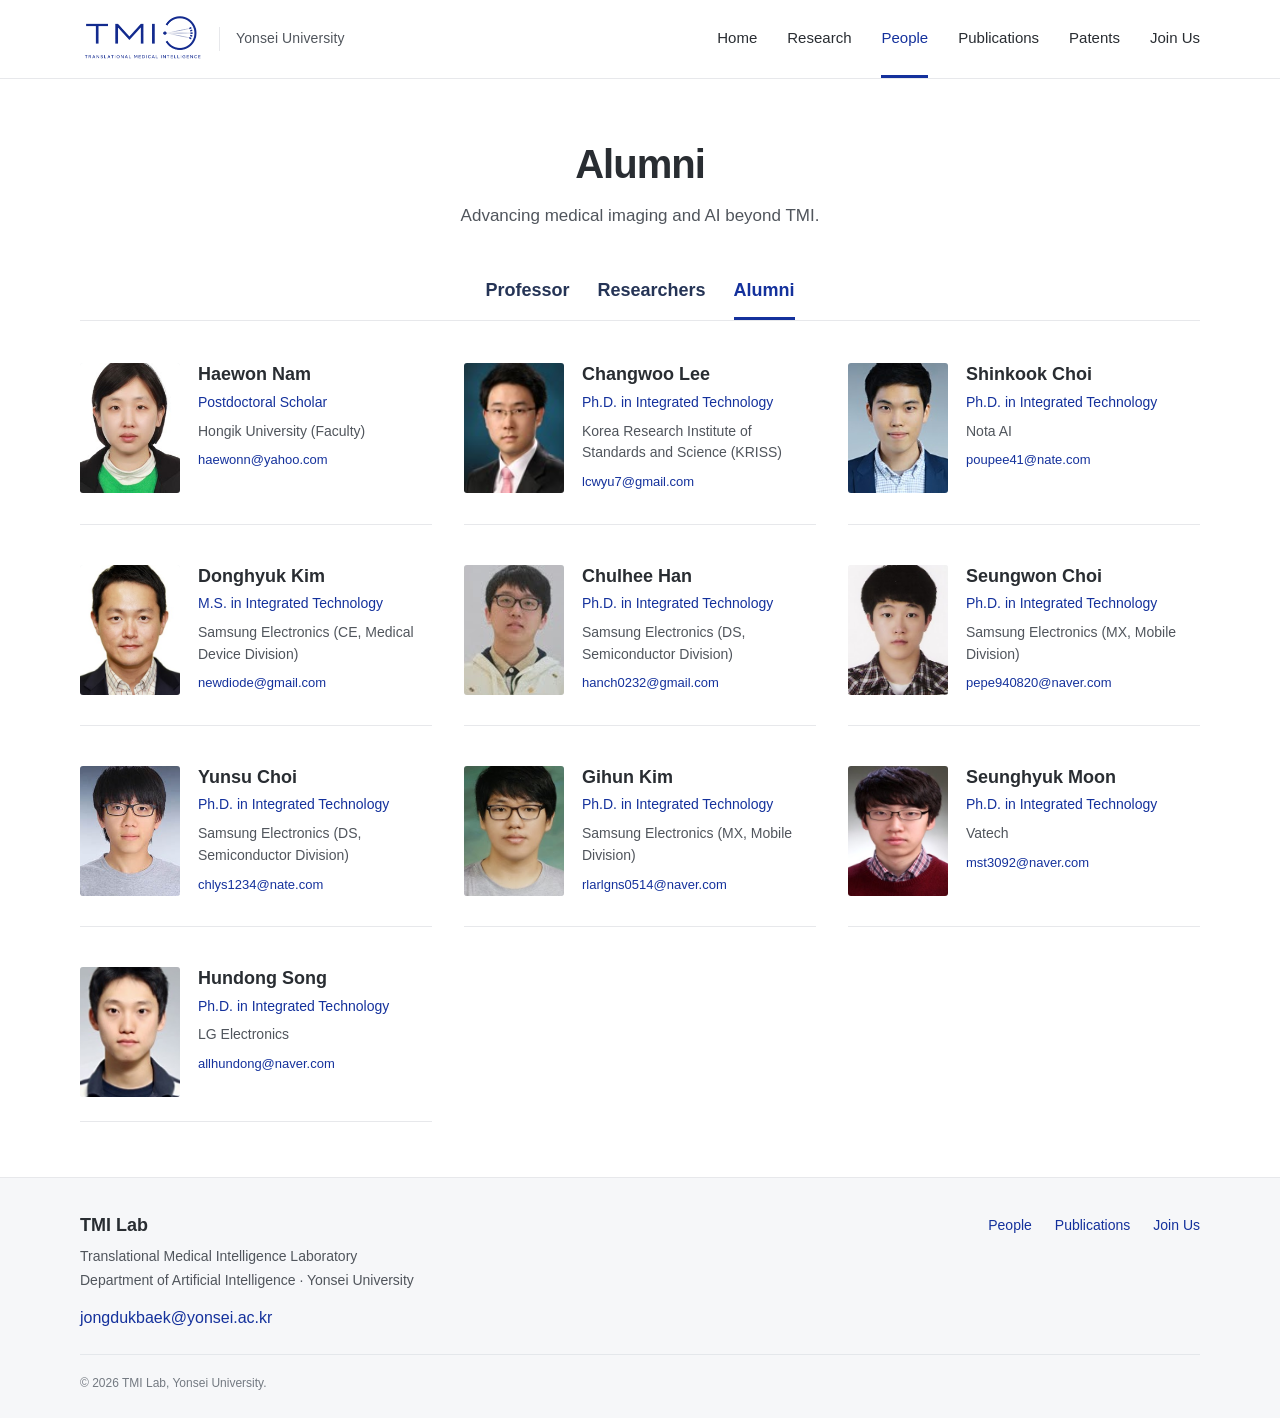
==== docs/alumni.html @ fa3053b2 "Add Copy and Open options for contact links" ====
<!doctype html><html lang="en"><head><meta charset="utf-8"><meta name="viewport" content="width=device-width, initial-scale=1"><title>Alumni | TMI Lab · Yonsei University</title><meta name="description" content="Translational Medical Intelligence Lab at Yonsei University. Medical imaging, trustworthy AI, computational imaging, and clinical translation."><meta name="theme-color" content="#14319C"><link rel="icon" type="image/svg+xml" href="favicon.svg"><link rel="stylesheet" href="style.css?v=20260930-contactmenu"><script src="publications.js" defer></script><script src="site.js?v=20260930-contactmenu" defer></script></head><body><a class="skip" href="#main">Skip to main content</a><header class="site-header"><div class="wrap header-inner"><a class="brand" href="index.html" aria-label="TMI Lab home"><img src="assets/tmi-logo-intelligence.png" alt="TMI"><span>Yonsei University</span></a><button class="menu-toggle" type="button" aria-label="Open navigation" aria-controls="navigation" aria-expanded="false">☰</button><nav id="navigation" class="nav" aria-label="Main navigation"><a href="index.html">Home</a><a href="research.html">Research</a><a href="people.html" aria-current="page">People</a><a href="journal.html">Publications</a><a href="patents.html">Patents</a><a href="join.html">Join Us</a></nav></div></header><main id="main" class="wrap"><div class="page-heading"><h1>Alumni</h1><p>Advancing medical imaging and AI beyond TMI.</p></div><nav class="subnav" aria-label="Section navigation"><a href="people.html">Professor</a><a href="researchers.html">Researchers</a><a href="alumni.html" aria-current="page">Alumni</a></nav><div class="people-grid"><article class="person"><img src="assets/53b3ed29f8cb8fd7.png" alt="Haewon Nam" loading="lazy"><div><h3>Haewon Nam</h3><p class="role">Postdoctoral Scholar</p><p class="">Hongik University (Faculty)</p><p class=""><a href="mailto:haewonn@yahoo.com">haewonn@yahoo.com</a></p></div></article><article class="person"><img src="assets/d58b48f80ecbd05c.png" alt="Changwoo Lee" loading="lazy"><div><h3>Changwoo Lee</h3><p class="role">Ph.D. in Integrated Technology</p><p class="">Korea Research Institute of Standards and Science (KRISS)</p><p class=""><a href="mailto:lcwyu7@gmail.com">lcwyu7@gmail.com</a></p></div></article><article class="person"><img src="assets/392a18666e028bc6.png" alt="Shinkook Choi" loading="lazy"><div><h3>Shinkook Choi</h3><p class="role">Ph.D. in Integrated Technology</p><p class="">Nota AI</p><p class=""><a href="mailto:poupee41@nate.com">poupee41@nate.com</a></p></div></article><article class="person"><img src="assets/51b3273bd70baddd.png" alt="Donghyuk Kim" loading="lazy"><div><h3>Donghyuk Kim</h3><p class="role">M.S. in Integrated Technology</p><p class="">Samsung Electronics (CE, Medical Device Division)</p><p class=""><a href="mailto:newdiode@gmail.com">newdiode@gmail.com</a></p></div></article><article class="person"><img src="assets/98e2491eb3d56134.png" alt="Chulhee Han" loading="lazy"><div><h3>Chulhee Han</h3><p class="role">Ph.D. in Integrated Technology</p><p class="">Samsung Electronics (DS, Semiconductor Division)</p><p class=""><a href="mailto:hanch0232@gmail.com">hanch0232@gmail.com</a></p></div></article><article class="person"><img src="assets/fd68cbe5726da086.png" alt="Seungwon Choi" loading="lazy"><div><h3>Seungwon Choi</h3><p class="role">Ph.D. in Integrated Technology</p><p class="">Samsung Electronics (MX, Mobile Division)</p><p class=""><a href="mailto:pepe940820@naver.com">pepe940820@naver.com</a></p></div></article><article class="person"><img src="assets/30207da1ab9d061a.png" alt="Yunsu Choi" loading="lazy"><div><h3>Yunsu Choi</h3><p class="role">Ph.D. in Integrated Technology</p><p class="">Samsung Electronics (DS, Semiconductor Division)</p><p class=""><a href="mailto:chlys1234@nate.com">chlys1234@nate.com</a></p></div></article><article class="person"><img src="assets/4ae3b1165680d83d.png" alt="Gihun Kim" loading="lazy"><div><h3>Gihun Kim</h3><p class="role">Ph.D. in Integrated Technology</p><p class="">Samsung Electronics (MX, Mobile Division)</p><p class=""><a href="mailto:rlarlgns0514@naver.com">rlarlgns0514@naver.com</a></p></div></article><article class="person"><img src="assets/15e28c9b1b2c5e3d.png" alt="Seunghyuk Moon" loading="lazy"><div><h3>Seunghyuk Moon</h3><p class="role">Ph.D. in Integrated Technology</p><p class="">Vatech</p><p class=""><a href="mailto:mst3092@naver.com">mst3092@naver.com</a></p></div></article><article class="person"><img src="assets/ef56456427906f0d.png" alt="Hundong Song" loading="lazy"><div><h3>Hundong Song</h3><p class="role">Ph.D. in Integrated Technology</p><p class="">LG Electronics</p><p class=""><a href="mailto:allhundong@naver.com">allhundong@naver.com</a></p></div></article></div></main><footer class="site-footer"><div class="wrap"><div class="footer-grid"><div><h3>TMI Lab</h3><p>Translational Medical Intelligence Laboratory<br>Department of Artificial Intelligence · Yonsei University</p><a href="mailto:jongdukbaek@yonsei.ac.kr">jongdukbaek@yonsei.ac.kr</a></div><div class="footer-links"><a href="people.html">People</a><a href="journal.html">Publications</a><a href="join.html">Join Us</a></div></div><p class="copyright">© 2026 TMI Lab, Yonsei University.</p></div></footer></body></html>
---- docs/style.css ----
:root{--ink:#292d32;--muted:#50555c;--accent:#14319C;--blue:#14319C;--line:#e7e8eb;--soft:#f7f8fa;--width:1120px}*{box-sizing:border-box}html{scroll-behavior:smooth;scroll-padding-top:100px}body{margin:0;background:#fff;color:var(--ink);font-family:Arial,'Helvetica Neue',sans-serif;font-size:16px;line-height:1.7}a{color:var(--blue);text-decoration:none}a:hover{text-decoration:underline;text-underline-offset:4px}button{font:inherit}a:focus-visible,button:focus-visible{outline:3px solid var(--accent);outline-offset:5px}img{max-width:100%;height:auto}h1,h2,h3,p{margin-top:0}h1,h2,h3{line-height:1.25}h2{font-size:30px;letter-spacing:-.6px}h3{font-size:21px}p{margin-bottom:20px}.wrap{width:min(var(--width),calc(100% - 48px));margin:auto}.skip{position:fixed;top:-60px;left:12px;z-index:100;background:white;padding:8px}.skip:focus{top:8px}.site-header{background:rgba(255,255,255,.98);border-bottom:1px solid var(--line);position:sticky;top:0;z-index:10}.header-inner{height:78px;display:flex;align-items:center;justify-content:space-between;gap:30px}.brand{display:flex;align-items:center;gap:14px;color:var(--ink);font-size:22px;font-weight:700;white-space:nowrap}.brand:hover{text-decoration:none}.brand img{width:125px;display:block}.brand span{border-left:1px solid var(--line);padding-left:16px;font-size:14px;letter-spacing:.1px;font-weight:400;color:var(--muted)}.nav{display:flex;align-items:center;gap:30px}.nav a{font-size:15px;color:var(--ink);padding:25px 0;border-bottom:3px solid transparent}.nav a:hover,.nav a[aria-current=page]{color:#14319C;border-color:var(--accent);text-decoration:none}.menu-toggle{display:none;border:0;background:none;padding:10px;color:var(--ink)}.hero{padding:65px 0 30px;text-align:center}.hero .university{font-size:45px;font-weight:750;letter-spacing:-1.5px;margin-bottom:8px}.hero h1{font-size:42px;letter-spacing:-1.2px;margin-bottom:16px}.hero h1 em{font-style:normal;color:var(--accent)}.hero .subtitle{color:var(--muted);font-size:18px}.intro{display:grid;grid-template-columns:1.7fr 1fr;gap:75px;align-items:center;padding:15px 0 48px}.intro-copy{font-size:18px;color:#4f545b}.intro-copy strong{color:var(--ink)}.lab-mark{padding:28px 0}.lab-mark img{display:block;width:100%}.statement{border-left:4px solid var(--accent);padding:18px 24px;background:var(--soft);font-size:17px;color:var(--muted);margin:25px 0 0}.section{padding:45px 0 55px;border-top:1px solid var(--line)}.section-heading{display:flex;align-items:baseline;justify-content:space-between;gap:20px;margin-bottom:28px}.section-heading h2{margin:0}.section-heading a{font-size:14px}.eyebrow{color:#14319C;font-size:13px;letter-spacing:2px;text-transform:uppercase;font-weight:700;margin-bottom:13px}.approach{display:grid;grid-template-columns:repeat(3,1fr);gap:38px}.approach article{position:relative}.approach .number{color:var(--accent);font-size:14px;font-weight:700;letter-spacing:2px;margin-bottom:13px;display:block}.approach h3{font-size:20px;min-height:50px}.approach p{color:var(--muted);font-size:16px}.bullets{padding-left:20px}.bullets li{padding-left:5px;margin:7px 0;color:var(--muted)}.bullets li::marker{color:var(--accent)}.research-visual{width:100%;height:180px;object-fit:cover;display:block;margin:0 0 22px;border-radius:3px}.publication{padding:22px 0;border-bottom:1px solid var(--line)}.publication:last-child{border-bottom:0}.publication h3{font-size:18px;line-height:1.5;margin:0 0 5px;font-weight:650;letter-spacing:-.15px}.publication p{margin:3px 0;color:var(--muted);font-size:15px}.publication .venue{color:#14319C;font-size:14px}.publication .paper-links{font-size:14px}.contact{display:grid;grid-template-columns:1fr 1fr;gap:40px}.contact h3{font-size:21px}.contact p{color:var(--muted)}.button{display:inline-block;border:1px solid var(--line);padding:9px 20px;border-radius:3px;font-size:14px;background:white;color:var(--ink)}.button:hover{border-color:var(--accent);text-decoration:none}.button.primary{background:var(--blue);color:white;border-color:var(--blue)}.site-footer{background:#f6f7f9;border-top:1px solid var(--line);padding:36px 0 25px;margin-top:30px}.footer-grid{display:flex;justify-content:space-between;gap:30px}.footer-grid h3{font-size:18px;margin-bottom:8px}.footer-grid p{font-size:14px;color:var(--muted);margin-bottom:12px}.footer-links{display:flex;gap:23px;font-size:14px;align-items:flex-start}.copyright{font-size:12px;color:#747a82;margin:22px 0 0;border-top:1px solid #e4e7eb;padding-top:18px}.page-heading{text-align:center;padding:60px 0 32px}.page-heading h1{font-size:40px;letter-spacing:-1px;margin-bottom:13px}.page-heading p{font-size:17px;color:var(--muted);margin-bottom:0}.subnav{display:flex;justify-content:center;flex-wrap:wrap;gap:28px;border-bottom:1px solid var(--line);margin-bottom:42px}.subnav a{padding:12px 0;font-size:15px;color:var(--muted);border-bottom:2px solid transparent}.subnav a[aria-current=page]{border-color:var(--accent);color:#14319C}.people-grid{display:grid;grid-template-columns:repeat(3,1fr);gap:40px 32px;margin-bottom:55px}.person{display:grid;grid-template-columns:100px 1fr;gap:18px;padding-bottom:24px;border-bottom:1px solid var(--line);align-items:start}.person img,.portrait-fallback{width:100px;height:130px;object-fit:cover;object-position:center top;border-radius:3px;background:#f1f3f6}.portrait-fallback{display:flex;align-items:center;justify-content:center;font-size:27px;font-weight:700;color:#8a94a3}.person h3{font-size:18px;margin:0 0 6px}.person p{font-size:14px;line-height:1.55;color:var(--muted);margin:0 0 7px}.person .role{color:#14319C}.person a{font-size:13px;overflow-wrap:anywhere}.profile{display:grid;grid-template-columns:240px 1fr;gap:55px;margin:10px 0 50px}.profile>img{width:240px;border-radius:4px}.profile h2{margin-bottom:12px}.profile .role{font-size:17px;color:#14319C}.profile p{color:var(--muted)}.affiliations{padding-left:20px;color:var(--muted)}.affiliations li{margin:12px 0}.values{display:grid;grid-template-columns:repeat(4,1fr);gap:26px}.values h3{font-size:17px}.values p{font-size:15px;color:var(--muted)}.pub-layout{display:grid;grid-template-columns:115px 1fr;gap:42px}.year-nav{position:sticky;top:105px;align-self:start;display:flex;flex-direction:column;gap:4px;border-left:2px solid var(--line)}.year-nav a{font-size:14px;padding:3px 14px;color:var(--muted)}.year-nav a:hover{color:#14319C}.year-group{margin-bottom:45px}.year-group h2{font-size:27px;color:var(--ink);padding-bottom:14px;border-bottom:2px solid var(--accent);margin:0}.join-intro{text-align:center;max-width:720px;margin:0 auto 38px;color:var(--muted);font-size:18px}.interests{display:flex;flex-wrap:wrap;gap:12px;margin:25px 0}.interests span{padding:10px 18px;background:var(--soft);border:1px solid var(--line);font-size:15px}.join-contact{text-align:center;background:var(--soft);padding:40px 25px;margin-top:40px}.join-contact h2{font-size:27px}.join-contact p{color:var(--muted)}.source-link{font-size:13px;color:#62676e;margin-top:30px}.source-link a{color:inherit}@media(min-width:1300px){.hero{padding-top:74px}.intro{padding-top:25px}}@media(max-width:1000px){.nav{gap:20px}.brand span{display:none}.people-grid{grid-template-columns:repeat(2,1fr)}.intro{gap:40px}.hero h1{font-size:36px}.approach{gap:25px}.values{grid-template-columns:repeat(2,1fr)}}@media(max-width:720px){.wrap{width:calc(100% - 36px)}.header-inner{height:66px}.menu-toggle{display:block}.nav{display:none;position:absolute;left:0;right:0;top:66px;background:white;border-bottom:1px solid var(--line);padding:10px 24px;gap:0;flex-direction:column;align-items:stretch}.nav.open{display:flex}.nav a{padding:12px 0;border-bottom-width:1px}.hero{padding-top:40px}.hero .university{font-size:35px}.hero h1{font-size:31px;line-height:1.3}.hero .subtitle{font-size:16px}.intro{grid-template-columns:1fr;gap:12px;padding-bottom:35px}.intro-copy{font-size:16px}.lab-mark{max-width:300px;margin:auto;padding:15px 0 10px}.section{padding:32px 0}.section-heading h2,h2{font-size:25px}.approach{grid-template-columns:1fr;gap:30px}.approach h3{min-height:0}.approach article+article{border-top:1px solid var(--line);padding-top:28px}.research-visual{height:210px;object-fit:contain;background:var(--soft)}.contact{grid-template-columns:1fr;gap:15px}.footer-grid{flex-direction:column;gap:8px}.footer-links{flex-wrap:wrap}.people-grid{grid-template-columns:1fr;gap:24px}.person{grid-template-columns:100px 1fr}.person h3{font-size:19px}.person p{font-size:15px}.person a{font-size:14px}.page-heading{padding-top:38px}.page-heading h1{font-size:32px}.subnav{gap:20px;margin-bottom:28px}.subnav a{font-size:14px}.profile{grid-template-columns:1fr;gap:25px}.profile>img{width:190px}.values{grid-template-columns:1fr 1fr;gap:20px}.pub-layout{grid-template-columns:1fr;gap:25px}.year-nav{position:static;flex-direction:row;flex-wrap:wrap;gap:4px;border-left:0;border-bottom:1px solid var(--line);padding-bottom:15px}.year-nav a{padding:3px 7px}.publication h3{font-size:17px}.section-heading{align-items:center}.section-heading a{white-space:nowrap}.join-contact{padding:30px 20px}}@media(prefers-reduced-motion:reduce){html{scroll-behavior:auto}}@media print{.site-header,.site-footer,.year-nav,.subnav{display:none}.wrap{width:100%}.pub-layout{display:block}.publication,.person{break-inside:avoid}}

.profile-links{display:flex;flex-wrap:wrap;align-items:center;gap:8px 24px}.scholar-link{display:inline-flex;align-items:center;gap:6px;min-height:44px;color:#4664B5;font-size:16px;font-weight:500;text-decoration:none}.scholar-link svg{flex:none}.scholar-link:hover{color:#14319C;text-decoration:underline;text-underline-offset:4px}.scholar-link:focus-visible{outline:2px solid #4664B5;outline-offset:4px;border-radius:2px}

.subnav a{font-size:20px;font-weight:700;color:#253456}.subnav a[aria-current=page]{color:#14319C;border-bottom-width:3px}.subnav a:hover{color:#14319C}.publication .venue .publication-distinction{color:#C62828;font-weight:700}

.publication h3 .publication-link{display:inline-flex;align-items:center;gap:4px;color:var(--muted);font-size:14px;font-weight:500;white-space:nowrap;vertical-align:baseline;margin-left:9px;text-decoration:none}.publication-link svg{flex:none;align-self:center}.publication h3 .publication-link:hover{text-decoration:underline;text-underline-offset:3px}

.news-item{position:relative;display:grid;grid-template-columns:112px minmax(0,1fr);gap:24px;padding:18px 22px 18px 20px;background:var(--soft);border-radius:4px;align-items:baseline}.news-list{display:grid;gap:12px}.news-date{color:var(--muted);font-size:15px;font-variant-numeric:tabular-nums;white-space:nowrap}.news-item p{margin:0;color:var(--muted);font-size:15px;line-height:1.8}.news-item strong{color:var(--ink);font-weight:700}@media(max-width:600px){.news-item{grid-template-columns:1fr;gap:5px}.news-date{font-size:14px}}

.news-item::before{content:"";position:absolute;left:0;top:20px;bottom:20px;width:4px;background:var(--accent);border-radius:2px}

.back-to-top{position:fixed;right:24px;bottom:24px;bottom:calc(24px + env(safe-area-inset-bottom,0px));z-index:20;display:flex;flex-direction:column;align-items:center;justify-content:center;gap:2px;width:52px;height:58px;padding:6px;border:0;border-radius:10px;background:var(--accent);color:#fff;box-shadow:0 3px 12px #14319c33;cursor:pointer}.back-to-top span{font-size:10px;font-weight:700;letter-spacing:.7px}.back-to-top:hover{background:#10277d}.back-to-top[hidden]{display:none}@media(max-width:600px){.back-to-top{right:16px;bottom:calc(16px + env(safe-area-inset-bottom,0px))}}@media print{.back-to-top{display:none}}

.publication h3{font-size:14px}@media(max-width:720px){.publication h3{font-size:13px}}

.subnav:not(.publication-tabs) a{font-size:18px}

.profile h2{font-size:28px}@media(max-width:720px){.profile h2{font-size:23px}}

.location-content{display:grid;grid-template-columns:1fr 1fr;gap:40px;align-items:start}.location-info h3{font-size:21px}.location-info p{color:var(--muted);font-size:15px;line-height:1.8}.location-map iframe{display:block;width:100%;height:300px;border:0;border-radius:8px;background:var(--soft)}@media(max-width:720px){.location-content{grid-template-columns:1fr;gap:24px}}

.publication-tabs + .pub-layout .publication h3{font-size:15px}@media(max-width:720px){.publication-tabs + .pub-layout .publication h3{font-size:14px}}

.profile{margin-bottom:24px}.career-section{padding-top:24px;padding-bottom:24px}.career-section .affiliations{margin-bottom:0}.career-section .affiliations strong{color:#000}

.contact-control{position:relative;display:inline-flex}.contact-trigger{border:0;padding:0;background:none;cursor:pointer}.contact-options{position:absolute;top:calc(100% + 2px);right:0;z-index:30;display:flex;gap:8px;padding:8px;background:#fff;border:1px solid #dfe5ee;border-radius:9px;box-shadow:0 3px 10px #182a4a1a;white-space:nowrap}.contact-options[hidden]{display:none}.contact-action{display:inline-flex;align-items:center;justify-content:center;gap:8px;min-height:34px;padding:5px 10px;border:1px solid #dfe5ee;border-radius:6px;background:white;color:#101828;font-size:14px;font-weight:400;line-height:1.4;cursor:pointer;text-decoration:none;box-shadow:0 1px 2px #182a4a0a}.contact-action svg{width:16px;height:16px;flex:none}.contact-action:hover{background:var(--soft);text-decoration:none}.contact-options a{color:#101828}
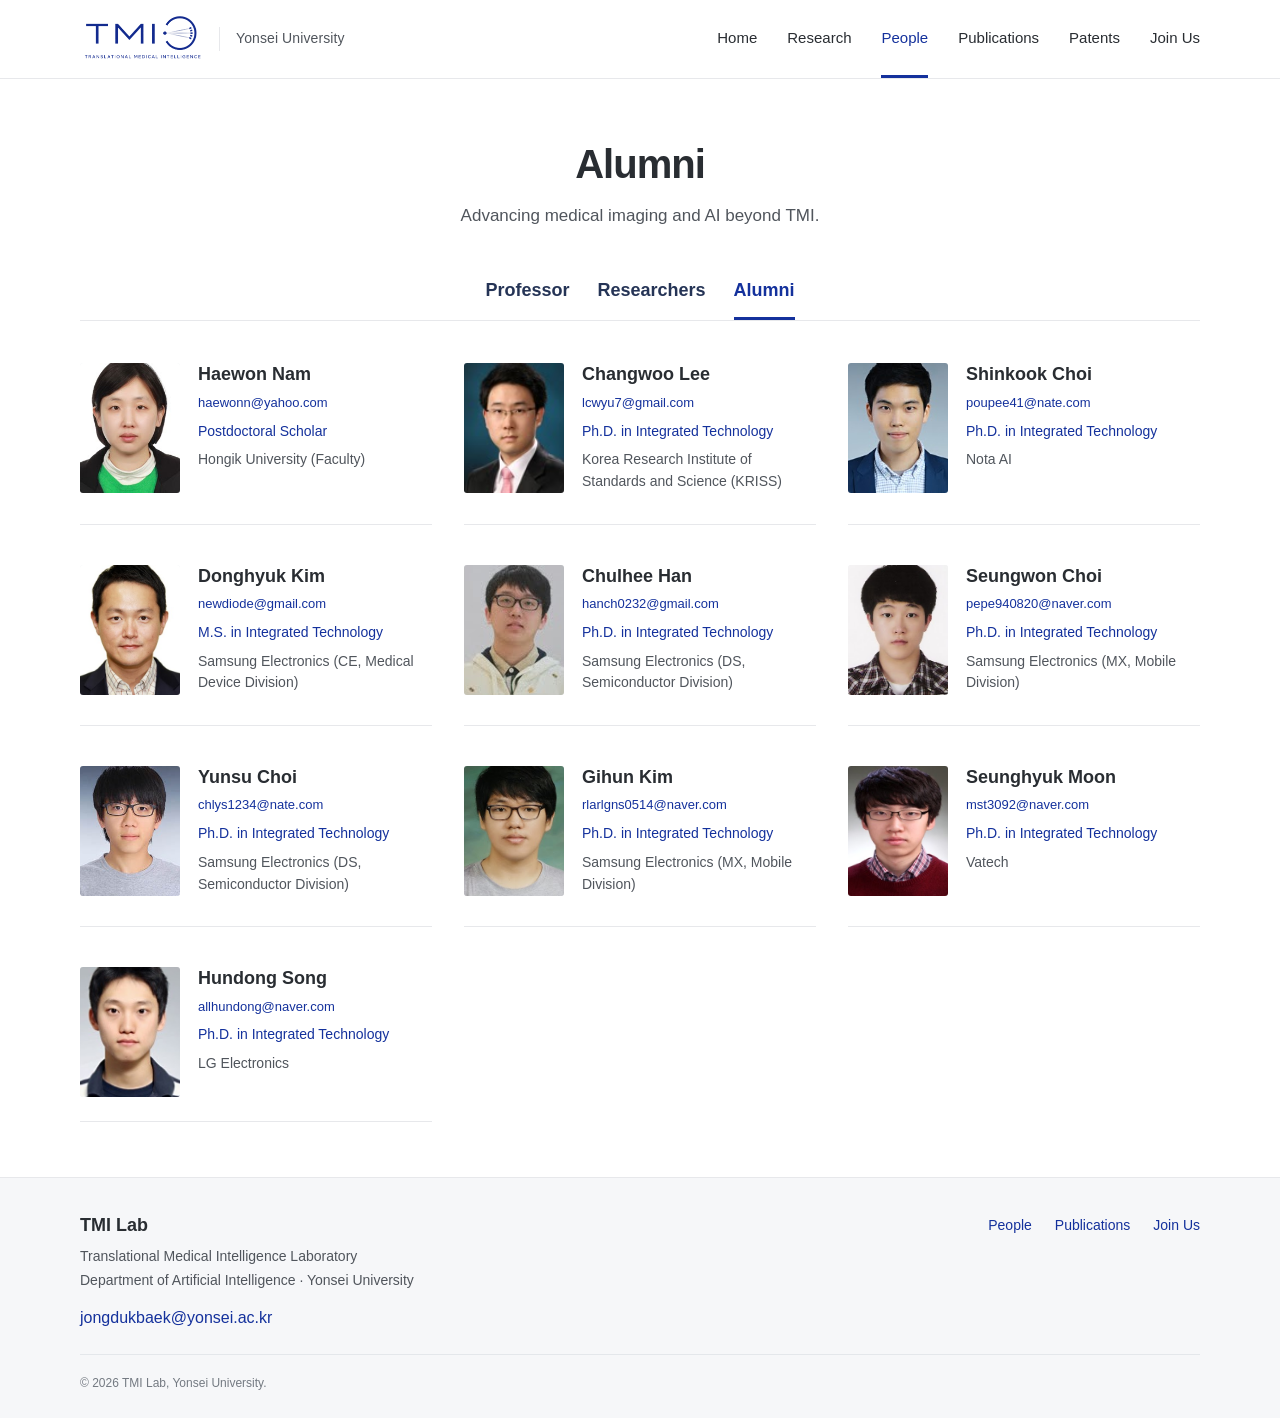
==== commit 8408c249: "Publish member email under names" ====
--- a/docs/alumni.html
+++ b/docs/alumni.html
@@ -1 +1 @@
-<!doctype html><html lang="en"><head><meta charset="utf-8"><meta name="viewport" content="width=device-width, initial-scale=1"><title>Alumni | TMI Lab · Yonsei University</title><meta name="description" content="Translational Medical Intelligence Lab at Yonsei University. Medical imaging, trustworthy AI, computational imaging, and clinical translation."><meta name="theme-color" content="#14319C"><link rel="icon" type="image/svg+xml" href="favicon.svg"><link rel="stylesheet" href="style.css?v=20260930-contactmenu"><script src="publications.js" defer></script><script src="site.js?v=20260930-contactmenu" defer></script></head><body><a class="skip" href="#main">Skip to main content</a><header class="site-header"><div class="wrap header-inner"><a class="brand" href="index.html" aria-label="TMI Lab home"><img src="assets/tmi-logo-intelligence.png" alt="TMI"><span>Yonsei University</span></a><button class="menu-toggle" type="button" aria-label="Open navigation" aria-controls="navigation" aria-expanded="false">☰</button><nav id="navigation" class="nav" aria-label="Main navigation"><a href="index.html">Home</a><a href="research.html">Research</a><a href="people.html" aria-current="page">People</a><a href="journal.html">Publications</a><a href="patents.html">Patents</a><a href="join.html">Join Us</a></nav></div></header><main id="main" class="wrap"><div class="page-heading"><h1>Alumni</h1><p>Advancing medical imaging and AI beyond TMI.</p></div><nav class="subnav" aria-label="Section navigation"><a href="people.html">Professor</a><a href="researchers.html">Researchers</a><a href="alumni.html" aria-current="page">Alumni</a></nav><div class="people-grid"><article class="person"><img src="assets/53b3ed29f8cb8fd7.png" alt="Haewon Nam" loading="lazy"><div><h3>Haewon Nam</h3><p class="role">Postdoctoral Scholar</p><p class="">Hongik University (Faculty)</p><p class=""><a href="mailto:haewonn@yahoo.com">haewonn@yahoo.com</a></p></div></article><article class="person"><img src="assets/d58b48f80ecbd05c.png" alt="Changwoo Lee" loading="lazy"><div><h3>Changwoo Lee</h3><p class="role">Ph.D. in Integrated Technology</p><p class="">Korea Research Institute of Standards and Science (KRISS)</p><p class=""><a href="mailto:lcwyu7@gmail.com">lcwyu7@gmail.com</a></p></div></article><article class="person"><img src="assets/392a18666e028bc6.png" alt="Shinkook Choi" loading="lazy"><div><h3>Shinkook Choi</h3><p class="role">Ph.D. in Integrated Technology</p><p class="">Nota AI</p><p class=""><a href="mailto:poupee41@nate.com">poupee41@nate.com</a></p></div></article><article class="person"><img src="assets/51b3273bd70baddd.png" alt="Donghyuk Kim" loading="lazy"><div><h3>Donghyuk Kim</h3><p class="role">M.S. in Integrated Technology</p><p class="">Samsung Electronics (CE, Medical Device Division)</p><p class=""><a href="mailto:newdiode@gmail.com">newdiode@gmail.com</a></p></div></article><article class="person"><img src="assets/98e2491eb3d56134.png" alt="Chulhee Han" loading="lazy"><div><h3>Chulhee Han</h3><p class="role">Ph.D. in Integrated Technology</p><p class="">Samsung Electronics (DS, Semiconductor Division)</p><p class=""><a href="mailto:hanch0232@gmail.com">hanch0232@gmail.com</a></p></div></article><article class="person"><img src="assets/fd68cbe5726da086.png" alt="Seungwon Choi" loading="lazy"><div><h3>Seungwon Choi</h3><p class="role">Ph.D. in Integrated Technology</p><p class="">Samsung Electronics (MX, Mobile Division)</p><p class=""><a href="mailto:pepe940820@naver.com">pepe940820@naver.com</a></p></div></article><article class="person"><img src="assets/30207da1ab9d061a.png" alt="Yunsu Choi" loading="lazy"><div><h3>Yunsu Choi</h3><p class="role">Ph.D. in Integrated Technology</p><p class="">Samsung Electronics (DS, Semiconductor Division)</p><p class=""><a href="mailto:chlys1234@nate.com">chlys1234@nate.com</a></p></div></article><article class="person"><img src="assets/4ae3b1165680d83d.png" alt="Gihun Kim" loading="lazy"><div><h3>Gihun Kim</h3><p class="role">Ph.D. in Integrated Technology</p><p class="">Samsung Electronics (MX, Mobile Division)</p><p class=""><a href="mailto:rlarlgns0514@naver.com">rlarlgns0514@naver.com</a></p></div></article><article class="person"><img src="assets/15e28c9b1b2c5e3d.png" alt="Seunghyuk Moon" loading="lazy"><div><h3>Seunghyuk Moon</h3><p class="role">Ph.D. in Integrated Technology</p><p class="">Vatech</p><p class=""><a href="mailto:mst3092@naver.com">mst3092@naver.com</a></p></div></article><article class="person"><img src="assets/ef56456427906f0d.png" alt="Hundong Song" loading="lazy"><div><h3>Hundong Song</h3><p class="role">Ph.D. in Integrated Technology</p><p class="">LG Electronics</p><p class=""><a href="mailto:allhundong@naver.com">allhundong@naver.com</a></p></div></article></div></main><footer class="site-footer"><div class="wrap"><div class="footer-grid"><div><h3>TMI Lab</h3><p>Translational Medical Intelligence Laboratory<br>Department of Artificial Intelligence · Yonsei University</p><a href="mailto:jongdukbaek@yonsei.ac.kr">jongdukbaek@yonsei.ac.kr</a></div><div class="footer-links"><a href="people.html">People</a><a href="journal.html">Publications</a><a href="join.html">Join Us</a></div></div><p class="copyright">© 2026 TMI Lab, Yonsei University.</p></div></footer></body></html>+<!doctype html><html lang="en"><head><meta charset="utf-8"><meta name="viewport" content="width=device-width, initial-scale=1"><title>Alumni | TMI Lab · Yonsei University</title><meta name="description" content="Translational Medical Intelligence Lab at Yonsei University. Medical imaging, trustworthy AI, computational imaging, and clinical translation."><meta name="theme-color" content="#14319C"><link rel="icon" type="image/svg+xml" href="favicon.svg"><link rel="stylesheet" href="style.css?v=20260930-memberbullets"><script src="publications.js" defer></script><script src="site.js?v=20260930-contactmenu" defer></script></head><body><a class="skip" href="#main">Skip to main content</a><header class="site-header"><div class="wrap header-inner"><a class="brand" href="index.html" aria-label="TMI Lab home"><img src="assets/tmi-logo-intelligence.png" alt="TMI"><span>Yonsei University</span></a><button class="menu-toggle" type="button" aria-label="Open navigation" aria-controls="navigation" aria-expanded="false">☰</button><nav id="navigation" class="nav" aria-label="Main navigation"><a href="index.html">Home</a><a href="research.html">Research</a><a href="people.html" aria-current="page">People</a><a href="journal.html">Publications</a><a href="patents.html">Patents</a><a href="join.html">Join Us</a></nav></div></header><main id="main" class="wrap"><div class="page-heading"><h1>Alumni</h1><p>Advancing medical imaging and AI beyond TMI.</p></div><nav class="subnav" aria-label="Section navigation"><a href="people.html">Professor</a><a href="researchers.html">Researchers</a><a href="alumni.html" aria-current="page">Alumni</a></nav><div class="people-grid"><article class="person"><img src="assets/53b3ed29f8cb8fd7.png" alt="Haewon Nam" loading="lazy"><div><h3>Haewon Nam</h3><p class="member-email"><a href="mailto:haewonn@yahoo.com">haewonn@yahoo.com</a></p><p class="role">Postdoctoral Scholar</p><p class="">Hongik University (Faculty)</p></div></article><article class="person"><img src="assets/d58b48f80ecbd05c.png" alt="Changwoo Lee" loading="lazy"><div><h3>Changwoo Lee</h3><p class="member-email"><a href="mailto:lcwyu7@gmail.com">lcwyu7@gmail.com</a></p><p class="role">Ph.D. in Integrated Technology</p><p class="">Korea Research Institute of Standards and Science (KRISS)</p></div></article><article class="person"><img src="assets/392a18666e028bc6.png" alt="Shinkook Choi" loading="lazy"><div><h3>Shinkook Choi</h3><p class="member-email"><a href="mailto:poupee41@nate.com">poupee41@nate.com</a></p><p class="role">Ph.D. in Integrated Technology</p><p class="">Nota AI</p></div></article><article class="person"><img src="assets/51b3273bd70baddd.png" alt="Donghyuk Kim" loading="lazy"><div><h3>Donghyuk Kim</h3><p class="member-email"><a href="mailto:newdiode@gmail.com">newdiode@gmail.com</a></p><p class="role">M.S. in Integrated Technology</p><p class="">Samsung Electronics (CE, Medical Device Division)</p></div></article><article class="person"><img src="assets/98e2491eb3d56134.png" alt="Chulhee Han" loading="lazy"><div><h3>Chulhee Han</h3><p class="member-email"><a href="mailto:hanch0232@gmail.com">hanch0232@gmail.com</a></p><p class="role">Ph.D. in Integrated Technology</p><p class="">Samsung Electronics (DS, Semiconductor Division)</p></div></article><article class="person"><img src="assets/fd68cbe5726da086.png" alt="Seungwon Choi" loading="lazy"><div><h3>Seungwon Choi</h3><p class="member-email"><a href="mailto:pepe940820@naver.com">pepe940820@naver.com</a></p><p class="role">Ph.D. in Integrated Technology</p><p class="">Samsung Electronics (MX, Mobile Division)</p></div></article><article class="person"><img src="assets/30207da1ab9d061a.png" alt="Yunsu Choi" loading="lazy"><div><h3>Yunsu Choi</h3><p class="member-email"><a href="mailto:chlys1234@nate.com">chlys1234@nate.com</a></p><p class="role">Ph.D. in Integrated Technology</p><p class="">Samsung Electronics (DS, Semiconductor Division)</p></div></article><article class="person"><img src="assets/4ae3b1165680d83d.png" alt="Gihun Kim" loading="lazy"><div><h3>Gihun Kim</h3><p class="member-email"><a href="mailto:rlarlgns0514@naver.com">rlarlgns0514@naver.com</a></p><p class="role">Ph.D. in Integrated Technology</p><p class="">Samsung Electronics (MX, Mobile Division)</p></div></article><article class="person"><img src="assets/15e28c9b1b2c5e3d.png" alt="Seunghyuk Moon" loading="lazy"><div><h3>Seunghyuk Moon</h3><p class="member-email"><a href="mailto:mst3092@naver.com">mst3092@naver.com</a></p><p class="role">Ph.D. in Integrated Technology</p><p class="">Vatech</p></div></article><article class="person"><img src="assets/ef56456427906f0d.png" alt="Hundong Song" loading="lazy"><div><h3>Hundong Song</h3><p class="member-email"><a href="mailto:allhundong@naver.com">allhundong@naver.com</a></p><p class="role">Ph.D. in Integrated Technology</p><p class="">LG Electronics</p></div></article></div></main><footer class="site-footer"><div class="wrap"><div class="footer-grid"><div><h3>TMI Lab</h3><p>Translational Medical Intelligence Laboratory<br>Department of Artificial Intelligence · Yonsei University</p><a href="mailto:jongdukbaek@yonsei.ac.kr">jongdukbaek@yonsei.ac.kr</a></div><div class="footer-links"><a href="people.html">People</a><a href="journal.html">Publications</a><a href="join.html">Join Us</a></div></div><p class="copyright">© 2026 TMI Lab, Yonsei University.</p></div></footer></body></html>
--- a/docs/style.css
+++ b/docs/style.css
@@ -25,3 +25,13 @@
 .profile{margin-bottom:24px}.career-section{padding-top:24px;padding-bottom:24px}.career-section .affiliations{margin-bottom:0}.career-section .affiliations strong{color:#000}
 
 .contact-control{position:relative;display:inline-flex}.contact-trigger{border:0;padding:0;background:none;cursor:pointer}.contact-options{position:absolute;top:calc(100% + 2px);right:0;z-index:30;display:flex;gap:8px;padding:8px;background:#fff;border:1px solid #dfe5ee;border-radius:9px;box-shadow:0 3px 10px #182a4a1a;white-space:nowrap}.contact-options[hidden]{display:none}.contact-action{display:inline-flex;align-items:center;justify-content:center;gap:8px;min-height:34px;padding:5px 10px;border:1px solid #dfe5ee;border-radius:6px;background:white;color:#101828;font-size:14px;font-weight:400;line-height:1.4;cursor:pointer;text-decoration:none;box-shadow:0 1px 2px #182a4a0a}.contact-action svg{width:16px;height:16px;flex:none}.contact-action:hover{background:var(--soft);text-decoration:none}.contact-options a{color:#101828}
+
+.member-group-title{font-size:27px;color:var(--ink);border-bottom:2px solid var(--accent);padding-bottom:14px;margin:0 0 30px}.researcher-group .people-grid{margin-bottom:42px}
+
+.person .interest-label{color:#444a52;font-weight:600}
+
+.person .member-appointment{color:var(--muted);font-weight:400;margin-bottom:9px}.member-background{margin:0 0 12px;padding-left:16px;color:var(--muted);font-size:14px;line-height:1.55}.member-background li{margin:0 0 6px}.person .career-link{font-size:inherit;color:inherit;overflow-wrap:normal;text-decoration:underline;text-underline-offset:3px}@media(max-width:720px){.member-background{font-size:15px}}
+
+.researcher-group .people-grid{grid-template-columns:repeat(2,minmax(0,1fr))}@media(max-width:1000px){.researcher-group .people-grid{grid-template-columns:repeat(2,minmax(0,1fr))}}@media(max-width:720px){.researcher-group .people-grid{grid-template-columns:1fr}}
+
+.researcher-group .member-appointment,.researcher-group .person p:has(.interest-label){display:list-item;list-style-type:disc;margin-left:16px}.researcher-group .member-appointment::marker,.researcher-group .person p:has(.interest-label)::marker{color:var(--muted);font-size:14px}
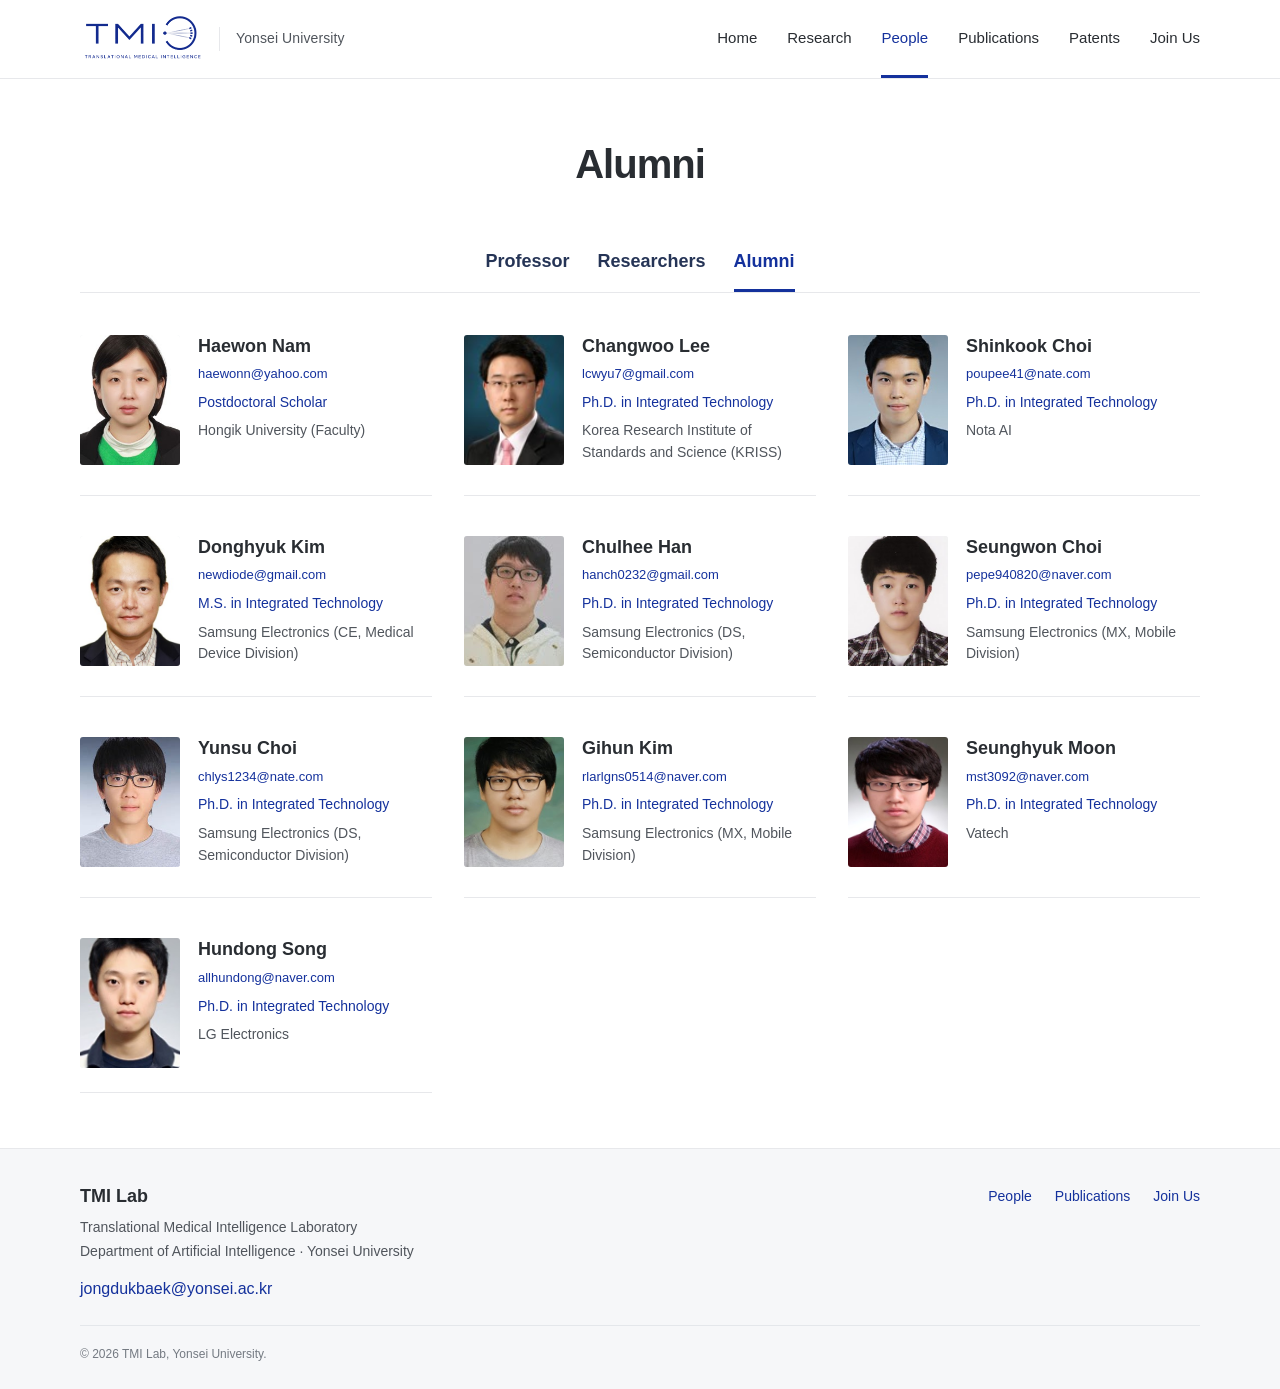
==== commit 85b5d30f: "Publish People pages without subtitle text" ====
--- a/docs/alumni.html
+++ b/docs/alumni.html
@@ -1 +1 @@
-<!doctype html><html lang="en"><head><meta charset="utf-8"><meta name="viewport" content="width=device-width, initial-scale=1"><title>Alumni | TMI Lab · Yonsei University</title><meta name="description" content="Translational Medical Intelligence Lab at Yonsei University. Medical imaging, trustworthy AI, computational imaging, and clinical translation."><meta name="theme-color" content="#14319C"><link rel="icon" type="image/svg+xml" href="favicon.svg"><link rel="stylesheet" href="style.css?v=20260930-memberbullets"><script src="publications.js" defer></script><script src="site.js?v=20260930-contactmenu" defer></script></head><body><a class="skip" href="#main">Skip to main content</a><header class="site-header"><div class="wrap header-inner"><a class="brand" href="index.html" aria-label="TMI Lab home"><img src="assets/tmi-logo-intelligence.png" alt="TMI"><span>Yonsei University</span></a><button class="menu-toggle" type="button" aria-label="Open navigation" aria-controls="navigation" aria-expanded="false">☰</button><nav id="navigation" class="nav" aria-label="Main navigation"><a href="index.html">Home</a><a href="research.html">Research</a><a href="people.html" aria-current="page">People</a><a href="journal.html">Publications</a><a href="patents.html">Patents</a><a href="join.html">Join Us</a></nav></div></header><main id="main" class="wrap"><div class="page-heading"><h1>Alumni</h1><p>Advancing medical imaging and AI beyond TMI.</p></div><nav class="subnav" aria-label="Section navigation"><a href="people.html">Professor</a><a href="researchers.html">Researchers</a><a href="alumni.html" aria-current="page">Alumni</a></nav><div class="people-grid"><article class="person"><img src="assets/53b3ed29f8cb8fd7.png" alt="Haewon Nam" loading="lazy"><div><h3>Haewon Nam</h3><p class="member-email"><a href="mailto:haewonn@yahoo.com">haewonn@yahoo.com</a></p><p class="role">Postdoctoral Scholar</p><p class="">Hongik University (Faculty)</p></div></article><article class="person"><img src="assets/d58b48f80ecbd05c.png" alt="Changwoo Lee" loading="lazy"><div><h3>Changwoo Lee</h3><p class="member-email"><a href="mailto:lcwyu7@gmail.com">lcwyu7@gmail.com</a></p><p class="role">Ph.D. in Integrated Technology</p><p class="">Korea Research Institute of Standards and Science (KRISS)</p></div></article><article class="person"><img src="assets/392a18666e028bc6.png" alt="Shinkook Choi" loading="lazy"><div><h3>Shinkook Choi</h3><p class="member-email"><a href="mailto:poupee41@nate.com">poupee41@nate.com</a></p><p class="role">Ph.D. in Integrated Technology</p><p class="">Nota AI</p></div></article><article class="person"><img src="assets/51b3273bd70baddd.png" alt="Donghyuk Kim" loading="lazy"><div><h3>Donghyuk Kim</h3><p class="member-email"><a href="mailto:newdiode@gmail.com">newdiode@gmail.com</a></p><p class="role">M.S. in Integrated Technology</p><p class="">Samsung Electronics (CE, Medical Device Division)</p></div></article><article class="person"><img src="assets/98e2491eb3d56134.png" alt="Chulhee Han" loading="lazy"><div><h3>Chulhee Han</h3><p class="member-email"><a href="mailto:hanch0232@gmail.com">hanch0232@gmail.com</a></p><p class="role">Ph.D. in Integrated Technology</p><p class="">Samsung Electronics (DS, Semiconductor Division)</p></div></article><article class="person"><img src="assets/fd68cbe5726da086.png" alt="Seungwon Choi" loading="lazy"><div><h3>Seungwon Choi</h3><p class="member-email"><a href="mailto:pepe940820@naver.com">pepe940820@naver.com</a></p><p class="role">Ph.D. in Integrated Technology</p><p class="">Samsung Electronics (MX, Mobile Division)</p></div></article><article class="person"><img src="assets/30207da1ab9d061a.png" alt="Yunsu Choi" loading="lazy"><div><h3>Yunsu Choi</h3><p class="member-email"><a href="mailto:chlys1234@nate.com">chlys1234@nate.com</a></p><p class="role">Ph.D. in Integrated Technology</p><p class="">Samsung Electronics (DS, Semiconductor Division)</p></div></article><article class="person"><img src="assets/4ae3b1165680d83d.png" alt="Gihun Kim" loading="lazy"><div><h3>Gihun Kim</h3><p class="member-email"><a href="mailto:rlarlgns0514@naver.com">rlarlgns0514@naver.com</a></p><p class="role">Ph.D. in Integrated Technology</p><p class="">Samsung Electronics (MX, Mobile Division)</p></div></article><article class="person"><img src="assets/15e28c9b1b2c5e3d.png" alt="Seunghyuk Moon" loading="lazy"><div><h3>Seunghyuk Moon</h3><p class="member-email"><a href="mailto:mst3092@naver.com">mst3092@naver.com</a></p><p class="role">Ph.D. in Integrated Technology</p><p class="">Vatech</p></div></article><article class="person"><img src="assets/ef56456427906f0d.png" alt="Hundong Song" loading="lazy"><div><h3>Hundong Song</h3><p class="member-email"><a href="mailto:allhundong@naver.com">allhundong@naver.com</a></p><p class="role">Ph.D. in Integrated Technology</p><p class="">LG Electronics</p></div></article></div></main><footer class="site-footer"><div class="wrap"><div class="footer-grid"><div><h3>TMI Lab</h3><p>Translational Medical Intelligence Laboratory<br>Department of Artificial Intelligence · Yonsei University</p><a href="mailto:jongdukbaek@yonsei.ac.kr">jongdukbaek@yonsei.ac.kr</a></div><div class="footer-links"><a href="people.html">People</a><a href="journal.html">Publications</a><a href="join.html">Join Us</a></div></div><p class="copyright">© 2026 TMI Lab, Yonsei University.</p></div></footer></body></html>+<!doctype html><html lang="en"><head><meta charset="utf-8"><meta name="viewport" content="width=device-width, initial-scale=1"><title>Alumni | TMI Lab · Yonsei University</title><meta name="description" content="Translational Medical Intelligence Lab at Yonsei University. Medical imaging, trustworthy AI, computational imaging, and clinical translation."><meta name="theme-color" content="#14319C"><link rel="icon" type="image/svg+xml" href="favicon.svg"><link rel="stylesheet" href="style.css?v=20260930-memberbullets"><script src="publications.js" defer></script><script src="site.js?v=20260930-contactmenu" defer></script></head><body><a class="skip" href="#main">Skip to main content</a><header class="site-header"><div class="wrap header-inner"><a class="brand" href="index.html" aria-label="TMI Lab home"><img src="assets/tmi-logo-intelligence.png" alt="TMI"><span>Yonsei University</span></a><button class="menu-toggle" type="button" aria-label="Open navigation" aria-controls="navigation" aria-expanded="false">☰</button><nav id="navigation" class="nav" aria-label="Main navigation"><a href="index.html">Home</a><a href="research.html">Research</a><a href="people.html" aria-current="page">People</a><a href="journal.html">Publications</a><a href="patents.html">Patents</a><a href="join.html">Join Us</a></nav></div></header><main id="main" class="wrap"><div class="page-heading"><h1>Alumni</h1></div><nav class="subnav" aria-label="Section navigation"><a href="people.html">Professor</a><a href="researchers.html">Researchers</a><a href="alumni.html" aria-current="page">Alumni</a></nav><div class="people-grid"><article class="person"><img src="assets/53b3ed29f8cb8fd7.png" alt="Haewon Nam" loading="lazy"><div><h3>Haewon Nam</h3><p class="member-email"><a href="mailto:haewonn@yahoo.com">haewonn@yahoo.com</a></p><p class="role">Postdoctoral Scholar</p><p class="">Hongik University (Faculty)</p></div></article><article class="person"><img src="assets/d58b48f80ecbd05c.png" alt="Changwoo Lee" loading="lazy"><div><h3>Changwoo Lee</h3><p class="member-email"><a href="mailto:lcwyu7@gmail.com">lcwyu7@gmail.com</a></p><p class="role">Ph.D. in Integrated Technology</p><p class="">Korea Research Institute of Standards and Science (KRISS)</p></div></article><article class="person"><img src="assets/392a18666e028bc6.png" alt="Shinkook Choi" loading="lazy"><div><h3>Shinkook Choi</h3><p class="member-email"><a href="mailto:poupee41@nate.com">poupee41@nate.com</a></p><p class="role">Ph.D. in Integrated Technology</p><p class="">Nota AI</p></div></article><article class="person"><img src="assets/51b3273bd70baddd.png" alt="Donghyuk Kim" loading="lazy"><div><h3>Donghyuk Kim</h3><p class="member-email"><a href="mailto:newdiode@gmail.com">newdiode@gmail.com</a></p><p class="role">M.S. in Integrated Technology</p><p class="">Samsung Electronics (CE, Medical Device Division)</p></div></article><article class="person"><img src="assets/98e2491eb3d56134.png" alt="Chulhee Han" loading="lazy"><div><h3>Chulhee Han</h3><p class="member-email"><a href="mailto:hanch0232@gmail.com">hanch0232@gmail.com</a></p><p class="role">Ph.D. in Integrated Technology</p><p class="">Samsung Electronics (DS, Semiconductor Division)</p></div></article><article class="person"><img src="assets/fd68cbe5726da086.png" alt="Seungwon Choi" loading="lazy"><div><h3>Seungwon Choi</h3><p class="member-email"><a href="mailto:pepe940820@naver.com">pepe940820@naver.com</a></p><p class="role">Ph.D. in Integrated Technology</p><p class="">Samsung Electronics (MX, Mobile Division)</p></div></article><article class="person"><img src="assets/30207da1ab9d061a.png" alt="Yunsu Choi" loading="lazy"><div><h3>Yunsu Choi</h3><p class="member-email"><a href="mailto:chlys1234@nate.com">chlys1234@nate.com</a></p><p class="role">Ph.D. in Integrated Technology</p><p class="">Samsung Electronics (DS, Semiconductor Division)</p></div></article><article class="person"><img src="assets/4ae3b1165680d83d.png" alt="Gihun Kim" loading="lazy"><div><h3>Gihun Kim</h3><p class="member-email"><a href="mailto:rlarlgns0514@naver.com">rlarlgns0514@naver.com</a></p><p class="role">Ph.D. in Integrated Technology</p><p class="">Samsung Electronics (MX, Mobile Division)</p></div></article><article class="person"><img src="assets/15e28c9b1b2c5e3d.png" alt="Seunghyuk Moon" loading="lazy"><div><h3>Seunghyuk Moon</h3><p class="member-email"><a href="mailto:mst3092@naver.com">mst3092@naver.com</a></p><p class="role">Ph.D. in Integrated Technology</p><p class="">Vatech</p></div></article><article class="person"><img src="assets/ef56456427906f0d.png" alt="Hundong Song" loading="lazy"><div><h3>Hundong Song</h3><p class="member-email"><a href="mailto:allhundong@naver.com">allhundong@naver.com</a></p><p class="role">Ph.D. in Integrated Technology</p><p class="">LG Electronics</p></div></article></div></main><footer class="site-footer"><div class="wrap"><div class="footer-grid"><div><h3>TMI Lab</h3><p>Translational Medical Intelligence Laboratory<br>Department of Artificial Intelligence · Yonsei University</p><a href="mailto:jongdukbaek@yonsei.ac.kr">jongdukbaek@yonsei.ac.kr</a></div><div class="footer-links"><a href="people.html">People</a><a href="journal.html">Publications</a><a href="join.html">Join Us</a></div></div><p class="copyright">© 2026 TMI Lab, Yonsei University.</p></div></footer></body></html>
